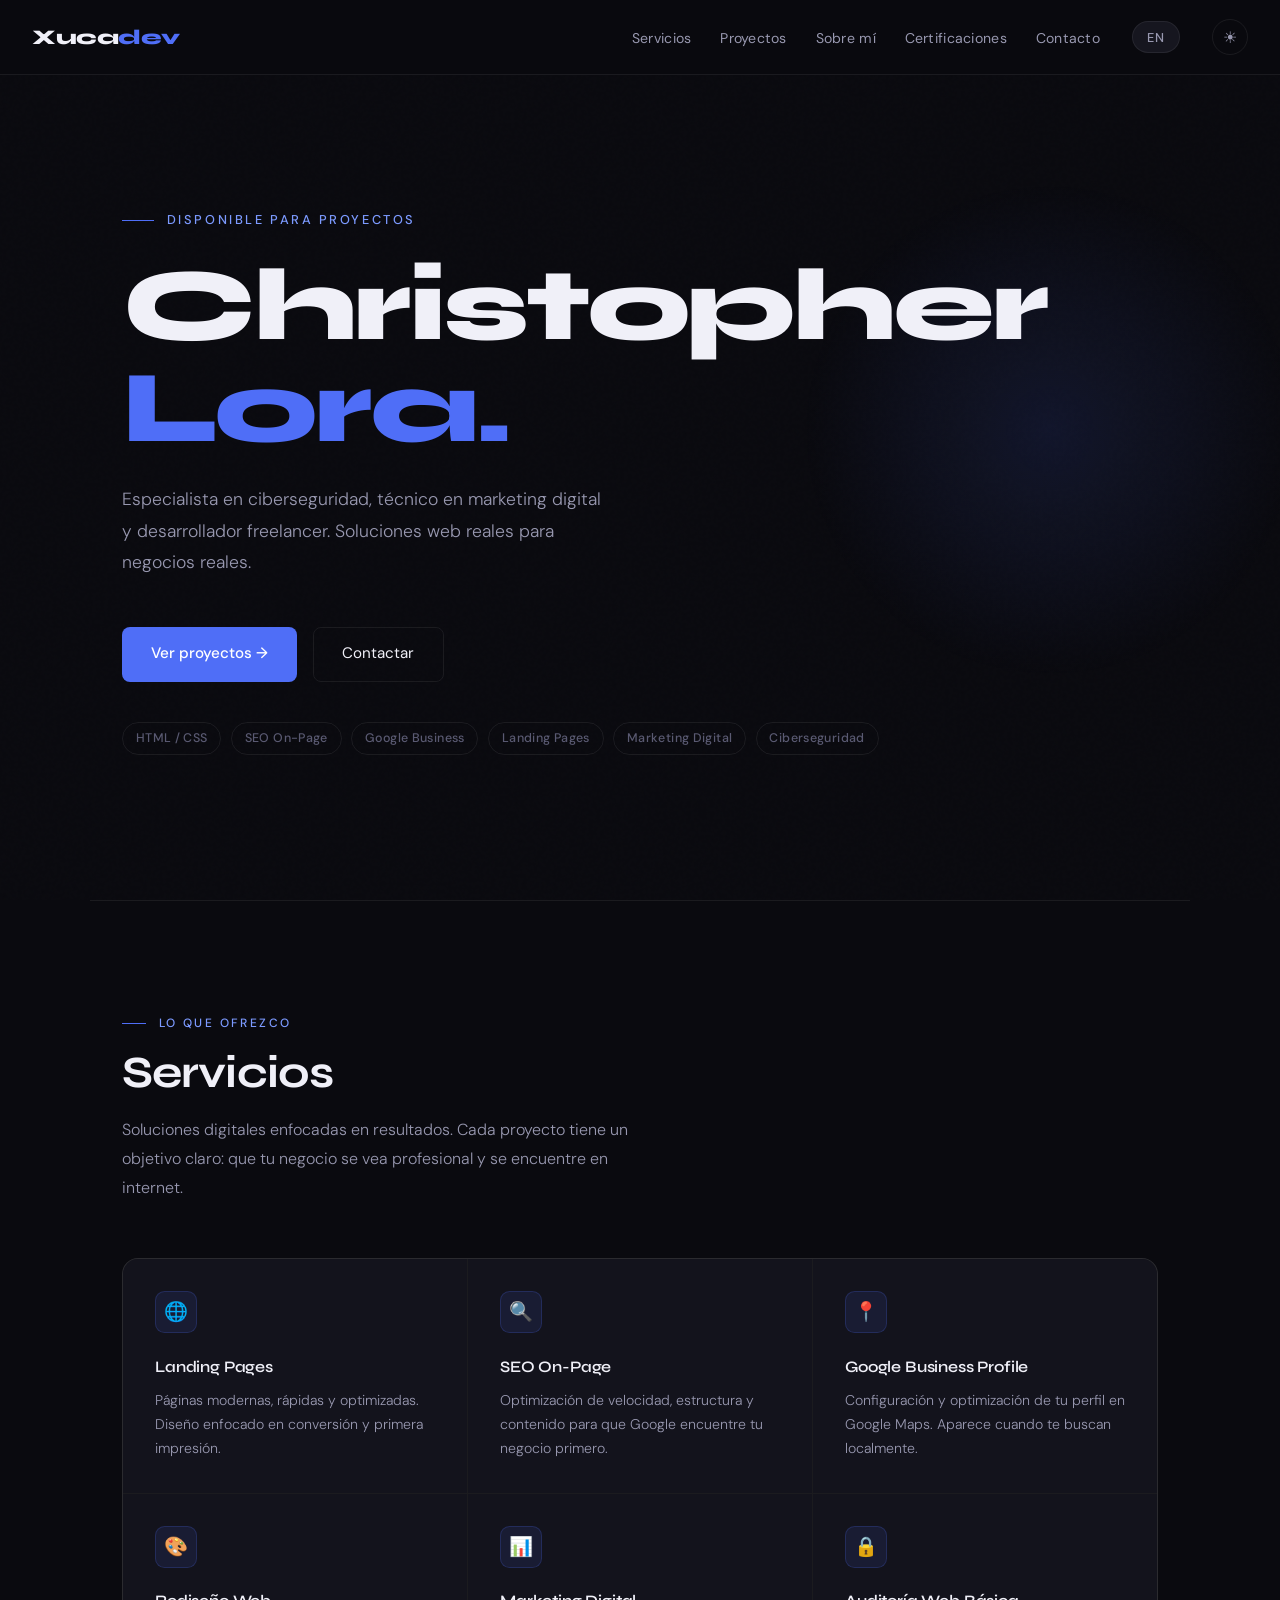
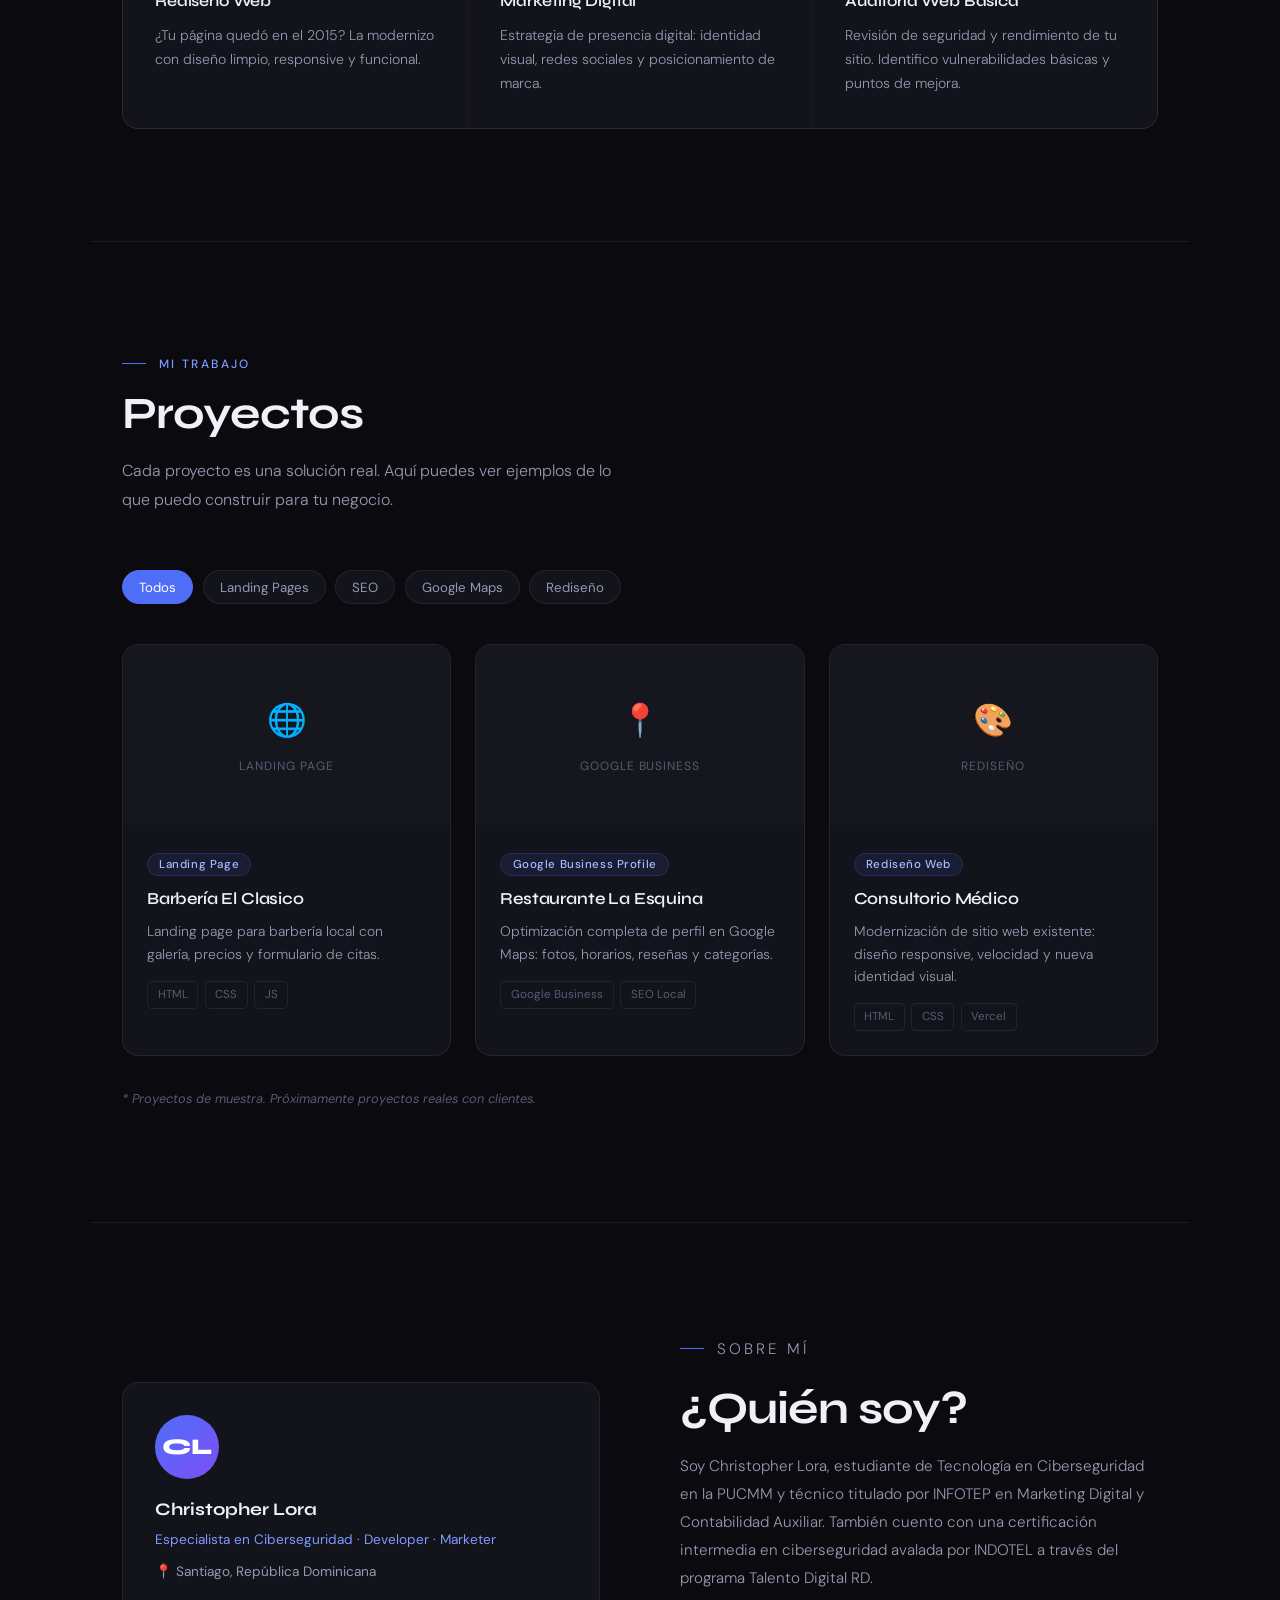
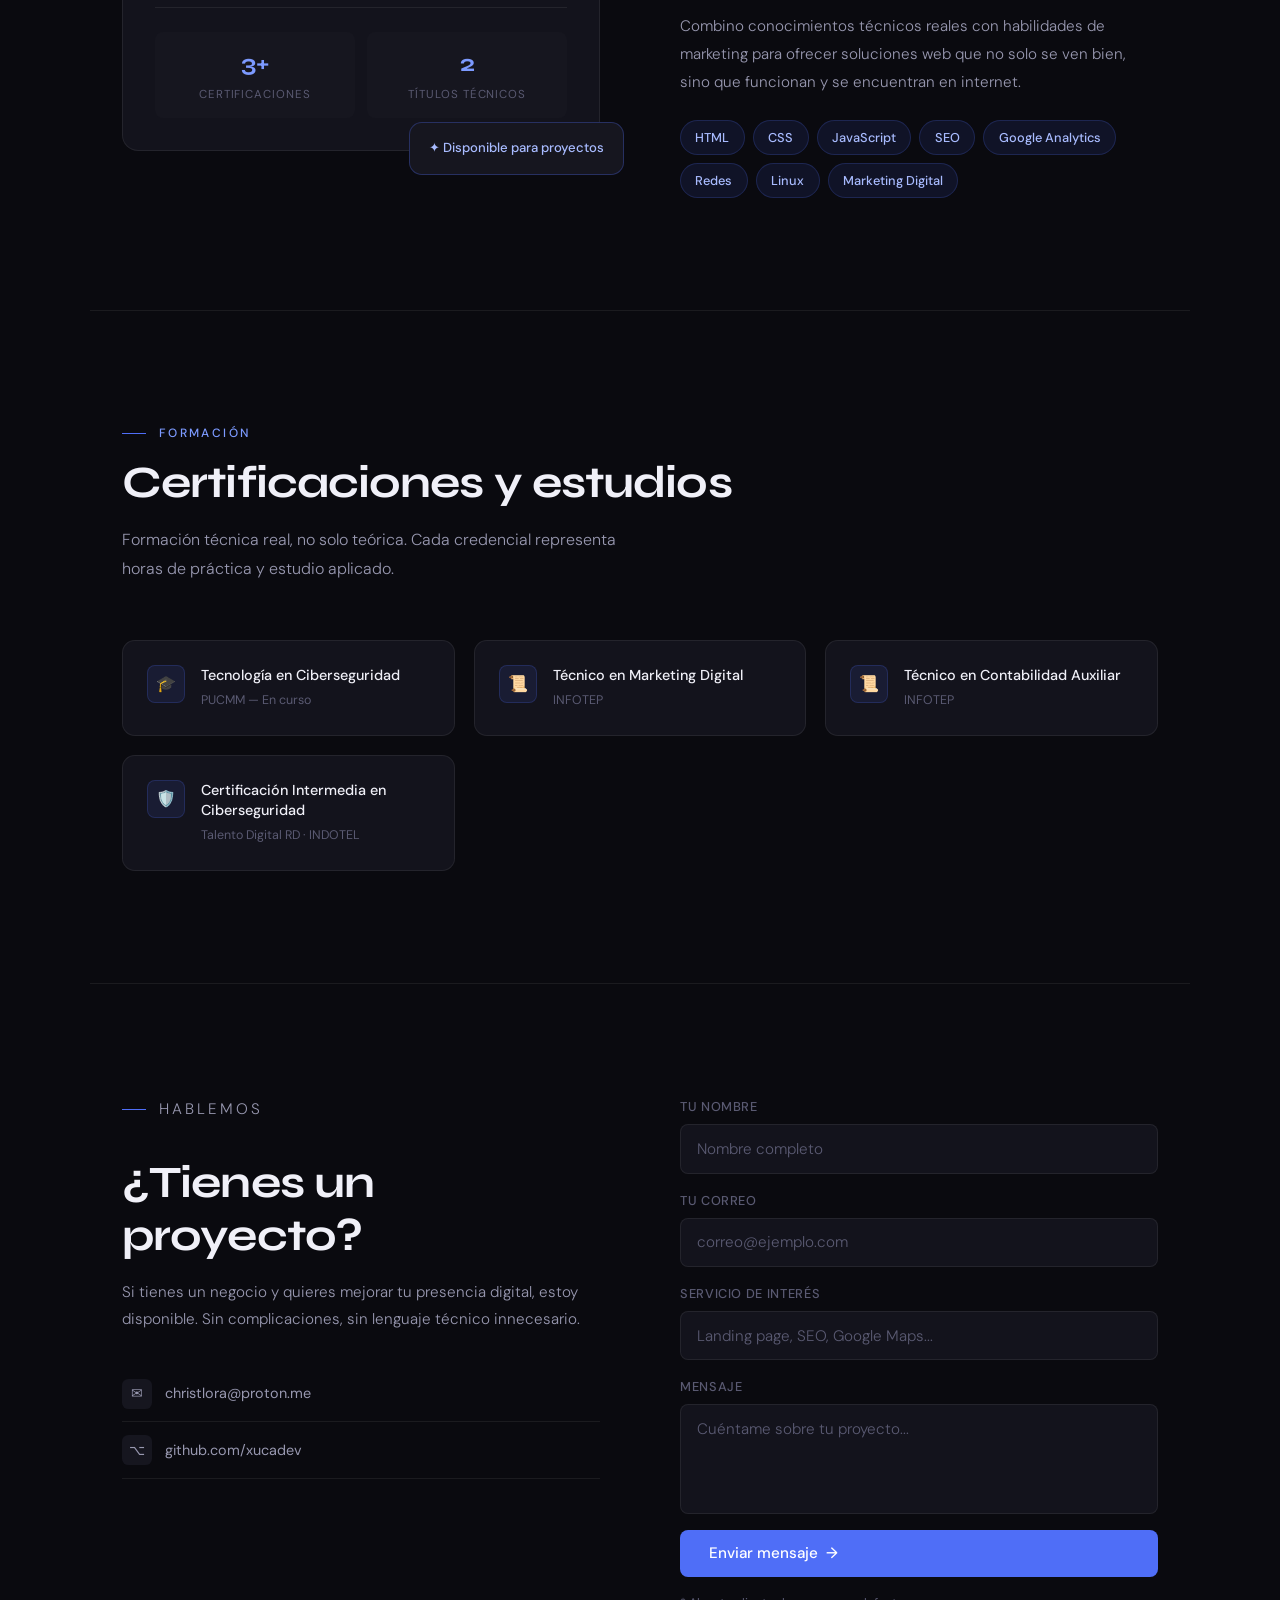
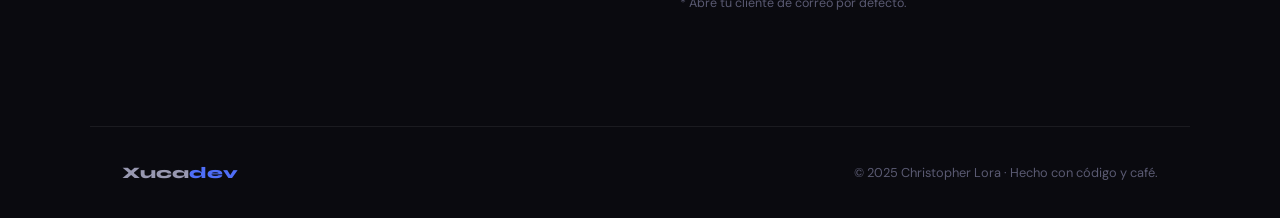
==== index.html @ 51262cd5 "Portfolio V1" ====
<!DOCTYPE html>
<html lang="es" data-theme="dark">
<head>
  <meta charset="UTF-8">
  <meta name="viewport" content="width=device-width, initial-scale=1.0">
  <meta name="description" content="Xucadev — Christopher Lora. Especialista en ciberseguridad, marketing digital y desarrollo web freelancer en Santiago, RD.">
  <title>Xucadev — Christopher Lora</title>
  <link rel="preconnect" href="https://fonts.googleapis.com">
  <link rel="preconnect" href="https://fonts.gstatic.com" crossorigin>
  <link href="https://fonts.googleapis.com/css2?family=Syne:wght@400;500;600;700;800&family=DM+Sans:ital,opsz,wght@0,9..40,300;0,9..40,400;0,9..40,500;1,9..40,300&display=swap" rel="stylesheet">
  <link rel="stylesheet" href="styles.css">
</head>
<body>

  <div class="noise" aria-hidden="true"></div>

  <!-- NAV -->
  <nav id="navbar">
    <a href="#inicio" class="nav-logo">Xuca<span>dev</span></a>
    <div class="nav-right">
      <ul class="nav-links">
        <li><a href="#servicios"  data-es="Servicios"       data-en="Services">Servicios</a></li>
        <li><a href="#proyectos"  data-es="Proyectos"       data-en="Projects">Proyectos</a></li>
        <li><a href="#sobre-mi"   data-es="Sobre mí"        data-en="About">Sobre mí</a></li>
        <li><a href="#certificaciones" data-es="Certificaciones" data-en="Certifications">Certificaciones</a></li>
        <li><a href="#contacto"   data-es="Contacto"        data-en="Contact">Contacto</a></li>
      </ul>
      <button class="lang-btn" id="langToggle" onclick="toggleLang()">EN</button>
      <button class="theme-btn" id="themeToggle" onclick="toggleTheme()" title="Toggle theme">☀</button>
    </div>
  </nav>

  <main>

    <!-- HERO -->
    <section class="hero" id="inicio">
      <div class="hero-glow" aria-hidden="true"></div>
      <p class="hero-eyebrow" data-es="Disponible para proyectos" data-en="Available for projects">Disponible para proyectos</p>
      <h1 class="hero-title">
        Christopher<br>
        <span class="hero-accent">Lora.</span>
      </h1>
      <p class="hero-subtitle" id="hero-sub">
        Especialista en ciberseguridad, técnico en marketing digital y desarrollador freelancer. Soluciones web reales para negocios reales.
      </p>
      <div class="hero-actions">
        <a href="#proyectos" class="btn-primary" id="btn-projects">Ver proyectos →</a>
        <a href="#contacto"  class="btn-secondary" id="btn-contact">Contactar</a>
      </div>
      <div class="hero-tags">
        <span class="tag">HTML / CSS</span>
        <span class="tag">SEO On-Page</span>
        <span class="tag">Google Business</span>
        <span class="tag">Landing Pages</span>
        <span class="tag">Marketing Digital</span>
        <span class="tag">Ciberseguridad</span>
      </div>
    </section>

    <hr class="divider">

    <!-- SERVICIOS -->
    <section id="servicios">
      <p class="section-label" data-es="Lo que ofrezco" data-en="What I offer">Lo que ofrezco</p>
      <h2 class="section-title" id="services-title">Servicios</h2>
      <p class="section-desc" id="services-desc">Soluciones digitales enfocadas en resultados. Cada proyecto tiene un objetivo claro: que tu negocio se vea profesional y se encuentre en internet.</p>

      <div class="services-grid">
        <div class="service-card">
          <div class="service-icon">🌐</div>
          <h3 class="service-title" data-es="Landing Pages" data-en="Landing Pages">Landing Pages</h3>
          <p class="service-desc" data-es="Páginas modernas, rápidas y optimizadas. Diseño enfocado en conversión y primera impresión." data-en="Modern, fast and optimized pages. Design focused on conversion and first impression.">Páginas modernas, rápidas y optimizadas. Diseño enfocado en conversión y primera impresión.</p>
        </div>
        <div class="service-card">
          <div class="service-icon">🔍</div>
          <h3 class="service-title" data-es="SEO On-Page" data-en="On-Page SEO">SEO On-Page</h3>
          <p class="service-desc" data-es="Optimización de velocidad, estructura y contenido para que Google encuentre tu negocio primero." data-en="Speed, structure and content optimization so Google finds your business first.">Optimización de velocidad, estructura y contenido para que Google encuentre tu negocio primero.</p>
        </div>
        <div class="service-card">
          <div class="service-icon">📍</div>
          <h3 class="service-title" data-es="Google Business Profile" data-en="Google Business Profile">Google Business Profile</h3>
          <p class="service-desc" data-es="Configuración y optimización de tu perfil en Google Maps. Aparece cuando te buscan localmente." data-en="Setup and optimization of your Google Maps profile. Show up when people search locally.">Configuración y optimización de tu perfil en Google Maps. Aparece cuando te buscan localmente.</p>
        </div>
        <div class="service-card">
          <div class="service-icon">🎨</div>
          <h3 class="service-title" data-es="Rediseño Web" data-en="Web Redesign">Rediseño Web</h3>
          <p class="service-desc" data-es="¿Tu página quedó en el 2015? La modernizo con diseño limpio, responsive y funcional." data-en="Is your website stuck in 2015? I'll modernize it with a clean, responsive and functional design.">¿Tu página quedó en el 2015? La modernizo con diseño limpio, responsive y funcional.</p>
        </div>
        <div class="service-card">
          <div class="service-icon">📊</div>
          <h3 class="service-title" data-es="Marketing Digital" data-en="Digital Marketing">Marketing Digital</h3>
          <p class="service-desc" data-es="Estrategia de presencia digital: identidad visual, redes sociales y posicionamiento de marca." data-en="Digital presence strategy: visual identity, social media and brand positioning.">Estrategia de presencia digital: identidad visual, redes sociales y posicionamiento de marca.</p>
        </div>
        <div class="service-card">
          <div class="service-icon">🔒</div>
          <h3 class="service-title" data-es="Auditoría Web Básica" data-en="Basic Web Audit">Auditoría Web Básica</h3>
          <p class="service-desc" data-es="Revisión de seguridad y rendimiento de tu sitio. Identifico vulnerabilidades básicas y puntos de mejora." data-en="Security and performance review of your site. I identify basic vulnerabilities and improvement points.">Revisión de seguridad y rendimiento de tu sitio. Identifico vulnerabilidades básicas y puntos de mejora.</p>
        </div>
      </div>
    </section>

    <hr class="divider">

    <!-- PROYECTOS -->
    <section id="proyectos">
      <p class="section-label" data-es="Mi trabajo" data-en="My work">Mi trabajo</p>
      <h2 class="section-title" id="projects-title">Proyectos</h2>
      <p class="section-desc" id="projects-desc">Cada proyecto es una solución real. Aquí puedes ver ejemplos de lo que puedo construir para tu negocio.</p>

      <div class="projects-filter" id="projects-filter">
        <button class="filter-btn active" data-filter="all"   data-es="Todos"          data-en="All">Todos</button>
        <button class="filter-btn"        data-filter="landing" data-es="Landing Pages" data-en="Landing Pages">Landing Pages</button>
        <button class="filter-btn"        data-filter="seo"   data-es="SEO"            data-en="SEO">SEO</button>
        <button class="filter-btn"        data-filter="gmb"   data-es="Google Maps"    data-en="Google Maps">Google Maps</button>
        <button class="filter-btn"        data-filter="redesign" data-es="Rediseño"    data-en="Redesign">Rediseño</button>
      </div>

      <div class="projects-grid" id="projectsGrid">

        <!-- Proyecto demo 1 -->
        <article class="project-card" data-category="landing">
          <div class="project-thumb">
            <div class="project-thumb-placeholder">
              <span class="thumb-icon">🌐</span>
              <span class="thumb-label">Landing Page</span>
            </div>
            <div class="project-overlay">
              <a href="#" class="project-link-btn" data-es="Ver demo" data-en="View demo">Ver demo</a>
            </div>
          </div>
          <div class="project-info">
            <div class="project-meta">
              <span class="project-category" data-es="Landing Page" data-en="Landing Page">Landing Page</span>
            </div>
            <h3 class="project-name" data-es="Barbería El Clasico" data-en="Barbería El Clasico">Barbería El Clasico</h3>
            <p class="project-desc" data-es="Landing page para barbería local con galería, precios y formulario de citas." data-en="Landing page for a local barbershop with gallery, pricing and booking form.">Landing page para barbería local con galería, precios y formulario de citas.</p>
            <div class="project-stack">
              <span class="stack-tag">HTML</span>
              <span class="stack-tag">CSS</span>
              <span class="stack-tag">JS</span>
            </div>
          </div>
        </article>

        <!-- Proyecto demo 2 -->
        <article class="project-card" data-category="gmb">
          <div class="project-thumb">
            <div class="project-thumb-placeholder">
              <span class="thumb-icon">📍</span>
              <span class="thumb-label">Google Business</span>
            </div>
            <div class="project-overlay">
              <a href="#" class="project-link-btn" data-es="Ver demo" data-en="View demo">Ver demo</a>
            </div>
          </div>
          <div class="project-info">
            <div class="project-meta">
              <span class="project-category" data-es="Google Business Profile" data-en="Google Business Profile">Google Business Profile</span>
            </div>
            <h3 class="project-name" data-es="Restaurante La Esquina" data-en="Restaurante La Esquina">Restaurante La Esquina</h3>
            <p class="project-desc" data-es="Optimización completa de perfil en Google Maps: fotos, horarios, reseñas y categorías." data-en="Full Google Maps profile optimization: photos, hours, reviews and categories.">Optimización completa de perfil en Google Maps: fotos, horarios, reseñas y categorías.</p>
            <div class="project-stack">
              <span class="stack-tag">Google Business</span>
              <span class="stack-tag">SEO Local</span>
            </div>
          </div>
        </article>

        <!-- Proyecto demo 3 -->
        <article class="project-card" data-category="redesign">
          <div class="project-thumb">
            <div class="project-thumb-placeholder">
              <span class="thumb-icon">🎨</span>
              <span class="thumb-label">Rediseño</span>
            </div>
            <div class="project-overlay">
              <a href="#" class="project-link-btn" data-es="Ver demo" data-en="View demo">Ver demo</a>
            </div>
          </div>
          <div class="project-info">
            <div class="project-meta">
              <span class="project-category" data-es="Rediseño Web" data-en="Web Redesign">Rediseño Web</span>
            </div>
            <h3 class="project-name" data-es="Consultorio Médico" data-en="Medical Office">Consultorio Médico</h3>
            <p class="project-desc" data-es="Modernización de sitio web existente: diseño responsive, velocidad y nueva identidad visual." data-en="Modernization of existing website: responsive design, speed and new visual identity.">Modernización de sitio web existente: diseño responsive, velocidad y nueva identidad visual.</p>
            <div class="project-stack">
              <span class="stack-tag">HTML</span>
              <span class="stack-tag">CSS</span>
              <span class="stack-tag">Vercel</span>
            </div>
          </div>
        </article>

      </div>

      <p class="projects-note" id="projects-note" data-es="* Proyectos de muestra. Próximamente proyectos reales con clientes." data-en="* Sample projects. Real client projects coming soon.">* Proyectos de muestra. Próximamente proyectos reales con clientes.</p>
    </section>

    <hr class="divider">

    <!-- SOBRE MÍ -->
    <section id="sobre-mi">
      <div class="about-grid">
        <div class="about-visual">
          <div class="about-card-main">
            <div class="about-avatar">CL</div>
            <p class="about-name">Christopher Lora</p>
            <p class="about-role" id="about-role">Especialista en Ciberseguridad · Developer · Marketer</p>
            <p class="about-location" id="about-location">📍 Santiago, República Dominicana</p>
            <div class="about-stats">
              <div class="stat-item">
                <div class="stat-num">3+</div>
                <div class="stat-label" data-es="Certificaciones" data-en="Certifications">Certificaciones</div>
              </div>
              <div class="stat-item">
                <div class="stat-num">2</div>
                <div class="stat-label" data-es="Títulos Técnicos" data-en="Tech Degrees">Títulos Técnicos</div>
              </div>
            </div>
          </div>
          <div class="about-floating" id="about-floating">✦ Disponible para proyectos</div>
        </div>

        <div class="about-text">
          <p class="section-label" data-es="Sobre mí" data-en="About me">Sobre mí</p>
          <h2 class="section-title" id="about-title">¿Quién soy?</h2>
          <p id="about-p1">Soy Christopher Lora, estudiante de Tecnología en Ciberseguridad en la PUCMM y técnico titulado por INFOTEP en Marketing Digital y Contabilidad Auxiliar. También cuento con una certificación intermedia en ciberseguridad avalada por INDOTEL a través del programa Talento Digital RD.</p>
          <p id="about-p2">Combino conocimientos técnicos reales con habilidades de marketing para ofrecer soluciones web que no solo se ven bien, sino que funcionan y se encuentran en internet.</p>
          <div class="skills-list">
            <span class="skill-pill">HTML</span>
            <span class="skill-pill">CSS</span>
            <span class="skill-pill">JavaScript</span>
            <span class="skill-pill">SEO</span>
            <span class="skill-pill">Google Analytics</span>
            <span class="skill-pill">Redes</span>
            <span class="skill-pill">Linux</span>
            <span class="skill-pill">Marketing Digital</span>
          </div>
        </div>
      </div>
    </section>

    <hr class="divider">

    <!-- CERTIFICACIONES -->
    <section id="certificaciones">
      <p class="section-label" data-es="Formación" data-en="Education & Certs">Formación</p>
      <h2 class="section-title" id="certs-title">Certificaciones y estudios</h2>
      <p class="section-desc" id="certs-desc">Formación técnica real, no solo teórica. Cada credencial representa horas de práctica y estudio aplicado.</p>

      <div class="certs-grid">
        <div class="cert-card">
          <div class="cert-icon">🎓</div>
          <div>
            <p class="cert-name" data-es="Tecnología en Ciberseguridad" data-en="Cybersecurity Technology">Tecnología en Ciberseguridad</p>
            <p class="cert-issuer" data-es="PUCMM — En curso" data-en="PUCMM — In progress">PUCMM — En curso</p>
          </div>
        </div>
        <div class="cert-card">
          <div class="cert-icon">📜</div>
          <div>
            <p class="cert-name" data-es="Técnico en Marketing Digital" data-en="Digital Marketing Technician">Técnico en Marketing Digital</p>
            <p class="cert-issuer">INFOTEP</p>
          </div>
        </div>
        <div class="cert-card">
          <div class="cert-icon">📜</div>
          <div>
            <p class="cert-name" data-es="Técnico en Contabilidad Auxiliar" data-en="Auxiliary Accounting Technician">Técnico en Contabilidad Auxiliar</p>
            <p class="cert-issuer">INFOTEP</p>
          </div>
        </div>
        <div class="cert-card">
          <div class="cert-icon">🛡️</div>
          <div>
            <p class="cert-name" data-es="Certificación Intermedia en Ciberseguridad" data-en="Intermediate Cybersecurity Certification">Certificación Intermedia en Ciberseguridad</p>
            <p class="cert-issuer">Talento Digital RD · INDOTEL</p>
          </div>
        </div>
      </div>
    </section>

    <hr class="divider">

    <!-- CONTACTO -->
    <section id="contacto">
      <div class="contact-wrapper">
        <div class="contact-info">
          <p class="section-label" data-es="Hablemos" data-en="Let's talk">Hablemos</p>
          <h2 class="section-title" id="contact-title">¿Tienes un proyecto?</h2>
          <p id="contact-desc">Si tienes un negocio y quieres mejorar tu presencia digital, estoy disponible. Sin complicaciones, sin lenguaje técnico innecesario.</p>
          <a href="mailto:christlora@proton.me" class="contact-link">
            <span class="contact-link-icon">✉</span>
            christlora@proton.me
          </a>
          <a href="https://github.com/xucadev" class="contact-link" target="_blank" rel="noopener">
            <span class="contact-link-icon">⌥</span>
            github.com/xucadev
          </a>
        </div>

        <form class="contact-form" id="contactForm" onsubmit="handleSend(event)">
          <div class="form-group">
            <label for="input-name" id="label-name" data-es="Tu nombre" data-en="Your name">Tu nombre</label>
            <input type="text" id="input-name" name="name" placeholder="Nombre completo" required>
          </div>
          <div class="form-group">
            <label for="input-email" id="label-email" data-es="Tu correo" data-en="Your email">Tu correo</label>
            <input type="email" id="input-email" name="email" placeholder="correo@ejemplo.com" required>
          </div>
          <div class="form-group">
            <label for="input-service" id="label-service" data-es="Servicio de interés" data-en="Service of interest">Servicio de interés</label>
            <input type="text" id="input-service" name="service" placeholder="Landing page, SEO, Google Maps...">
          </div>
          <div class="form-group">
            <label for="input-msg" id="label-msg" data-es="Mensaje" data-en="Message">Mensaje</label>
            <textarea id="input-msg" name="message" rows="4" placeholder="Cuéntame sobre tu proyecto..." required></textarea>
          </div>
          <button type="submit" class="btn-primary">
            <span id="btn-send-text">Enviar mensaje</span> →
          </button>
          <p class="form-note" id="form-note" data-es="* Abre tu cliente de correo por defecto." data-en="* Opens your default email client.">* Abre tu cliente de correo por defecto.</p>
        </form>
      </div>
    </section>

  </main>

  <hr class="divider">

  <footer>
    <a href="#inicio" class="footer-logo">Xuca<span>dev</span></a>
    <p class="footer-copy" id="footer-copy" data-es="© 2025 Christopher Lora · Hecho con código y café." data-en="© 2025 Christopher Lora · Built with code and coffee.">© 2025 Christopher Lora · Hecho con código y café.</p>
  </footer>

  <script src="main.js"></script>
</body>
</html>
---- styles.css ----
/* --- Variables --- */
:root {
  --bg:        #0a0a0f;
  --bg2:       #111118;
  --bg3:       #16161f;
  --card-bg:   #13131c;
  --accent:    #4f6ef7;
  --accent2:   #7c9aff;
  --accent3:   #a8bbff;
  --text:      #f0f0f8;
  --text2:     #9898b0;
  --text3:     #5a5a72;
  --border:    rgba(255,255,255,0.07);
  --border2:   rgba(79,110,247,0.3);
}

[data-theme="light"] {
  --bg:        #f5f5fa;
  --bg2:       #eeeef6;
  --bg3:       #e6e6f0;
  --card-bg:   #ffffff;
  --accent:    #3352e0;
  --accent2:   #4f6ef7;
  --accent3:   #2a42c2;
  --text:      #0d0d1a;
  --text2:     #4a4a6a;
  --text3:     #9898b0;
  --border:    rgba(0,0,0,0.08);
  --border2:   rgba(53,82,224,0.25);
}

/* --- Reset --- */
*, *::before, *::after { margin: 0; padding: 0; box-sizing: border-box; }
html { scroll-behavior: smooth; }

body {
  font-family: 'DM Sans', sans-serif;
  background: var(--bg);
  color: var(--text);
  font-size: 16px;
  line-height: 1.7;
  transition: background 0.3s, color 0.3s;
  overflow-x: hidden;
}

/* --- Noise overlay --- */
.noise {
  position: fixed;
  inset: 0;
  background-image: url("data:image/svg+xml,%3Csvg viewBox='0 0 256 256' xmlns='http://www.w3.org/2000/svg'%3E%3Cfilter id='noise'%3E%3CfeTurbulence type='fractalNoise' baseFrequency='0.9' numOctaves='4' stitchTiles='stitch'/%3E%3C/filter%3E%3Crect width='100%25' height='100%25' filter='url(%23noise)' opacity='0.03'/%3E%3C/svg%3E");
  pointer-events: none;
  z-index: 0;
  opacity: 0.4;
}

/*NAVIGATION*/
nav {
  position: fixed;
  top: 0; left: 0; right: 0;
  z-index: 100;
  padding: 1.2rem 2rem;
  display: flex;
  align-items: center;
  justify-content: space-between;
  background: rgba(10,10,15,0.85);
  backdrop-filter: blur(20px);
  border-bottom: 1px solid var(--border);
  transition: background 0.3s;
}

[data-theme="light"] nav {
  background: rgba(245,245,250,0.85);
}

.nav-logo {
  font-family: 'Syne', sans-serif;
  font-weight: 800;
  font-size: 1.3rem;
  color: var(--text);
  text-decoration: none;
  letter-spacing: -0.02em;
}

.nav-logo span { color: var(--accent); }

.nav-right {
  display: flex;
  align-items: center;
  gap: 2rem;
}

.nav-links {
  display: flex;
  gap: 1.8rem;
  list-style: none;
}

.nav-links a {
  font-size: 0.88rem;
  color: var(--text2);
  text-decoration: none;
  font-weight: 400;
  letter-spacing: 0.02em;
  transition: color 0.2s;
}

.nav-links a:hover { color: var(--text); }

.lang-btn {
  background: var(--bg3);
  border: 1px solid var(--border);
  color: var(--text2);
  font-family: 'DM Sans', sans-serif;
  font-size: 0.8rem;
  font-weight: 500;
  padding: 0.4rem 0.9rem;
  border-radius: 2rem;
  cursor: pointer;
  transition: all 0.2s;
  letter-spacing: 0.05em;
}

.lang-btn:hover {
  border-color: var(--accent);
  color: var(--accent2);
}

.theme-btn {
  background: none;
  border: 1px solid var(--border);
  color: var(--text2);
  font-size: 1rem;
  width: 36px; height: 36px;
  border-radius: 50%;
  cursor: pointer;
  display: flex; align-items: center; justify-content: center;
  transition: all 0.2s;
}

.theme-btn:hover {
  border-color: var(--accent);
  color: var(--accent2);
}

/*LAYOUT */
main { position: relative; z-index: 1; }

section {
  padding: 7rem 2rem;
  max-width: 1100px;
  margin: 0 auto;
}

.divider {
  border: none;
  border-top: 1px solid var(--border);
  max-width: 1100px;
  margin: 0 auto;
}

/* BUTTONS*/
.btn-primary {
  display: inline-flex;
  align-items: center;
  gap: 0.5rem;
  background: var(--accent);
  color: #fff;
  text-decoration: none;
  font-family: 'DM Sans', sans-serif;
  font-weight: 500;
  font-size: 0.95rem;
  padding: 0.85rem 1.8rem;
  border-radius: 0.5rem;
  border: none;
  cursor: pointer;
  transition: all 0.25s;
}

.btn-primary:hover {
  background: var(--accent2);
  transform: translateY(-2px);
}

.btn-secondary {
  display: inline-flex;
  align-items: center;
  gap: 0.5rem;
  background: transparent;
  color: var(--text);
  text-decoration: none;
  font-family: 'DM Sans', sans-serif;
  font-weight: 400;
  font-size: 0.95rem;
  padding: 0.85rem 1.8rem;
  border-radius: 0.5rem;
  border: 1px solid var(--border);
  transition: all 0.25s;
}

.btn-secondary:hover {
  border-color: var(--accent);
  color: var(--accent2);
  transform: translateY(-2px);
}

/* SECTION SHARED ELEMENTS */
.section-label {
  font-size: 0.75rem;
  letter-spacing: 0.2em;
  color: var(--accent2);
  font-weight: 500;
  text-transform: uppercase;
  margin-bottom: 0.8rem;
  display: flex;
  align-items: center;
  gap: 0.8rem;
}

.section-label::before {
  content: '';
  display: block;
  width: 1.5rem;
  height: 1px;
  background: var(--accent);
}

.section-title {
  font-family: 'Syne', sans-serif;
  font-size: clamp(1.8rem, 4vw, 2.8rem);
  font-weight: 700;
  letter-spacing: -0.02em;
  color: var(--text);
  margin-bottom: 1rem;
  line-height: 1.2;
}

.section-desc {
  color: var(--text2);
  font-size: 1rem;
  max-width: 520px;
  margin-bottom: 3.5rem;
  font-weight: 300;
  line-height: 1.8;
}

/* HERO*/
.hero {
  min-height: 100vh;
  display: flex;
  flex-direction: column;
  justify-content: center;
  padding-top: 8rem;
  padding-bottom: 4rem;
  position: relative;
}

.hero-glow {
  position: absolute;
  top: 20%; right: -10%;
  width: 500px; height: 500px;
  background: radial-gradient(circle, rgba(79,110,247,0.12) 0%, transparent 70%);
  pointer-events: none;
  border-radius: 50%;
}

.hero-eyebrow {
  font-size: 0.8rem;
  letter-spacing: 0.2em;
  color: var(--accent2);
  font-weight: 500;
  margin-bottom: 1.5rem;
  text-transform: uppercase;
  display: flex;
  align-items: center;
  gap: 0.8rem;
  animation: fadeInUp 0.6s ease both;
}

.hero-eyebrow::before {
  content: '';
  display: block;
  width: 2rem; height: 1px;
  background: var(--accent);
}

.hero-title {
  font-family: 'Syne', sans-serif;
  font-size: clamp(3rem, 8vw, 6.5rem);
  font-weight: 800;
  line-height: 1.0;
  letter-spacing: -0.03em;
  color: var(--text);
  margin-bottom: 1.5rem;
  animation: fadeInUp 0.6s ease 0.1s both;
}

.hero-accent { color: var(--accent); }

.hero-subtitle {
  font-size: 1.1rem;
  color: var(--text2);
  max-width: 480px;
  margin-bottom: 3rem;
  font-weight: 300;
  line-height: 1.8;
  animation: fadeInUp 0.6s ease 0.2s both;
}

.hero-actions {
  display: flex;
  gap: 1rem;
  flex-wrap: wrap;
  animation: fadeInUp 0.6s ease 0.3s both;
}

.hero-tags {
  display: flex;
  gap: 0.6rem;
  flex-wrap: wrap;
  margin-top: 2.5rem;
  animation: fadeInUp 0.6s ease 0.4s both;
}

.tag {
  font-size: 0.78rem;
  font-weight: 500;
  color: var(--text3);
  border: 1px solid var(--border);
  padding: 0.3rem 0.8rem;
  border-radius: 2rem;
  letter-spacing: 0.03em;
  transition: all 0.2s;
}

.tag:hover {
  border-color: var(--border2);
  color: var(--accent3);
}

/* SERVICES*/
.services-grid {
  display: grid;
  grid-template-columns: repeat(auto-fill, minmax(300px, 1fr));
  gap: 1px;
  border: 1px solid var(--border);
  border-radius: 1rem;
  overflow: hidden;
  background: var(--border);
}

.service-card {
  background: var(--card-bg);
  padding: 2rem;
  transition: background 0.25s;
  position: relative;
  overflow: hidden;
}

.service-card::before {
  content: '';
  position: absolute;
  top: 0; left: 0;
  width: 3px; height: 0;
  background: var(--accent);
  transition: height 0.3s;
}

.service-card:hover { background: var(--bg3); }
.service-card:hover::before { height: 100%; }

.service-icon {
  width: 42px; height: 42px;
  border-radius: 0.6rem;
  background: rgba(79,110,247,0.1);
  border: 1px solid rgba(79,110,247,0.2);
  display: flex; align-items: center; justify-content: center;
  margin-bottom: 1.2rem;
  font-size: 1.2rem;
}

.service-card .service-title {
  font-family: 'Syne', sans-serif;
  font-size: 1rem;
  font-weight: 600;
  color: var(--text);
  margin-bottom: 0.6rem;
  letter-spacing: -0.01em;
}

.service-card .service-desc {
  font-size: 0.88rem;
  color: var(--text2);
  line-height: 1.7;
  font-weight: 300;
}

/* PROJECTS*/
.projects-filter {
  display: flex;
  gap: 0.6rem;
  flex-wrap: wrap;
  margin-bottom: 2.5rem;
}

.filter-btn {
  background: var(--card-bg);
  border: 1px solid var(--border);
  color: var(--text2);
  font-family: 'DM Sans', sans-serif;
  font-size: 0.83rem;
  font-weight: 400;
  padding: 0.45rem 1rem;
  border-radius: 2rem;
  cursor: pointer;
  transition: all 0.2s;
}

.filter-btn:hover,
.filter-btn.active {
  background: var(--accent);
  border-color: var(--accent);
  color: #fff;
}

.projects-grid {
  display: grid;
  grid-template-columns: repeat(auto-fill, minmax(320px, 1fr));
  gap: 1.5rem;
}

.project-card {
  background: var(--card-bg);
  border: 1px solid var(--border);
  border-radius: 1rem;
  overflow: hidden;
  transition: border-color 0.25s, transform 0.25s;
}

.project-card:hover {
  border-color: var(--border2);
  transform: translateY(-4px);
}

.project-card.hidden { display: none; }

.project-thumb {
  height: 180px;
  position: relative;
  overflow: hidden;
}

.project-thumb-placeholder {
  width: 100%; height: 100%;
  background: var(--bg3);
  display: flex;
  flex-direction: column;
  align-items: center;
  justify-content: center;
  gap: 0.5rem;
  transition: opacity 0.3s;
}

.thumb-icon { font-size: 2rem; }

.thumb-label {
  font-size: 0.75rem;
  color: var(--text3);
  letter-spacing: 0.08em;
  text-transform: uppercase;
}

.project-overlay {
  position: absolute;
  inset: 0;
  background: rgba(10,10,15,0.85);
  display: flex;
  align-items: center;
  justify-content: center;
  opacity: 0;
  transition: opacity 0.3s;
}

.project-card:hover .project-overlay { opacity: 1; }

.project-link-btn {
  background: var(--accent);
  color: #fff;
  text-decoration: none;
  font-size: 0.85rem;
  font-weight: 500;
  padding: 0.6rem 1.4rem;
  border-radius: 0.4rem;
  transition: background 0.2s;
}

.project-link-btn:hover { background: var(--accent2); }

.project-info { padding: 1.5rem; }

.project-meta { margin-bottom: 0.5rem; }

.project-category {
  font-size: 0.72rem;
  font-weight: 500;
  color: var(--accent3);
  background: rgba(79,110,247,0.1);
  border: 1px solid rgba(79,110,247,0.2);
  padding: 0.2rem 0.7rem;
  border-radius: 2rem;
  letter-spacing: 0.05em;
}

.project-name {
  font-family: 'Syne', sans-serif;
  font-size: 1.05rem;
  font-weight: 600;
  color: var(--text);
  margin: 0.6rem 0 0.4rem;
  letter-spacing: -0.01em;
}

.project-desc {
  font-size: 0.87rem;
  color: var(--text2);
  line-height: 1.6;
  font-weight: 300;
  margin-bottom: 1rem;
}

.project-stack {
  display: flex;
  gap: 0.4rem;
  flex-wrap: wrap;
}

.stack-tag {
  font-size: 0.72rem;
  color: var(--text3);
  border: 1px solid var(--border);
  padding: 0.2rem 0.6rem;
  border-radius: 0.3rem;
  font-weight: 400;
}

.projects-note {
  margin-top: 2rem;
  font-size: 0.8rem;
  color: var(--text3);
  font-style: italic;
}

/* ABOUT*/
.about-grid {
  display: grid;
  grid-template-columns: 1fr 1fr;
  gap: 5rem;
  align-items: center;
}

.about-visual { position: relative; }

.about-card-main {
  background: var(--card-bg);
  border: 1px solid var(--border);
  border-radius: 1rem;
  padding: 2rem;
  position: relative;
  z-index: 1;
}

.about-avatar {
  width: 64px; height: 64px;
  border-radius: 50%;
  background: linear-gradient(135deg, var(--accent), #7c4ef7);
  display: flex;
  align-items: center;
  justify-content: center;
  font-family: 'Syne', sans-serif;
  font-weight: 800;
  font-size: 1.4rem;
  color: #fff;
  margin-bottom: 1rem;
}

.about-name {
  font-family: 'Syne', sans-serif;
  font-size: 1.1rem;
  font-weight: 700;
  color: var(--text);
  margin-bottom: 0.2rem;
}

.about-role {
  font-size: 0.85rem;
  color: var(--accent2);
  margin-bottom: 0.5rem;
}

.about-location {
  font-size: 0.85rem;
  color: var(--text2);
}

.about-stats {
  display: grid;
  grid-template-columns: 1fr 1fr;
  gap: 0.8rem;
  margin-top: 1.5rem;
  padding-top: 1.5rem;
  border-top: 1px solid var(--border);
}

.stat-item {
  text-align: center;
  padding: 0.8rem;
  background: var(--bg3);
  border-radius: 0.5rem;
}

.stat-num {
  font-family: 'Syne', sans-serif;
  font-size: 1.5rem;
  font-weight: 700;
  color: var(--accent2);
}

.stat-label {
  font-size: 0.72rem;
  color: var(--text3);
  text-transform: uppercase;
  letter-spacing: 0.08em;
}

.about-floating {
  position: absolute;
  bottom: -1.5rem; right: -1.5rem;
  background: var(--bg3);
  border: 1px solid var(--border2);
  border-radius: 0.8rem;
  padding: 0.9rem 1.2rem;
  font-size: 0.82rem;
  color: var(--accent3);
  font-weight: 500;
  z-index: 2;
}

.about-text p {
  color: var(--text2);
  font-size: 0.95rem;
  line-height: 1.85;
  font-weight: 300;
  margin-bottom: 1.2rem;
}

.skills-list {
  display: flex;
  flex-wrap: wrap;
  gap: 0.5rem;
  margin-top: 1.5rem;
}

.skill-pill {
  font-size: 0.8rem;
  font-weight: 500;
  color: var(--accent3);
  background: rgba(79,110,247,0.1);
  border: 1px solid rgba(79,110,247,0.2);
  padding: 0.35rem 0.9rem;
  border-radius: 2rem;
}

/* CERTIFICATIONS */
.certs-grid {
  display: grid;
  grid-template-columns: repeat(auto-fill, minmax(280px, 1fr));
  gap: 1.2rem;
}

.cert-card {
  background: var(--card-bg);
  border: 1px solid var(--border);
  border-radius: 0.8rem;
  padding: 1.5rem;
  display: flex;
  gap: 1rem;
  align-items: flex-start;
  transition: border-color 0.25s, transform 0.25s;
}

.cert-card:hover {
  border-color: var(--border2);
  transform: translateY(-3px);
}

.cert-icon {
  width: 38px; height: 38px;
  border-radius: 0.5rem;
  background: rgba(79,110,247,0.1);
  border: 1px solid rgba(79,110,247,0.2);
  display: flex; align-items: center; justify-content: center;
  font-size: 1rem;
  flex-shrink: 0;
}

.cert-name {
  font-size: 0.9rem;
  font-weight: 500;
  color: var(--text);
  margin-bottom: 0.3rem;
  line-height: 1.4;
}

.cert-issuer {
  font-size: 0.78rem;
  color: var(--text3);
}

/* CONTACT*/
.contact-wrapper {
  display: grid;
  grid-template-columns: 1fr 1fr;
  gap: 5rem;
  align-items: start;
}

.contact-info p {
  color: var(--text2);
  font-size: 0.95rem;
  line-height: 1.8;
  font-weight: 300;
  margin-bottom: 2rem;
}

.contact-link {
  display: flex;
  align-items: center;
  gap: 0.8rem;
  color: var(--text2);
  text-decoration: none;
  font-size: 0.9rem;
  padding: 0.8rem 0;
  border-bottom: 1px solid var(--border);
  transition: color 0.2s;
}

.contact-link:hover { color: var(--accent2); }

.contact-link-icon {
  width: 30px; height: 30px;
  border-radius: 0.4rem;
  background: var(--bg3);
  display: flex; align-items: center; justify-content: center;
  font-size: 0.85rem;
}

.contact-form {
  display: flex;
  flex-direction: column;
  gap: 1rem;
}

.form-group {
  display: flex;
  flex-direction: column;
  gap: 0.4rem;
}

.form-group label {
  font-size: 0.8rem;
  color: var(--text3);
  font-weight: 500;
  letter-spacing: 0.05em;
  text-transform: uppercase;
}

.form-group input,
.form-group textarea {
  background: var(--card-bg);
  border: 1px solid var(--border);
  border-radius: 0.5rem;
  padding: 0.85rem 1rem;
  color: var(--text);
  font-family: 'DM Sans', sans-serif;
  font-size: 0.95rem;
  font-weight: 300;
  outline: none;
  transition: border-color 0.2s;
  resize: none;
}

.form-group input:focus,
.form-group textarea:focus { border-color: var(--accent); }

.form-group input::placeholder,
.form-group textarea::placeholder { color: var(--text3); }

.form-note {
  font-size: 0.78rem;
  color: var(--text3);
}

/* FOOTER */
footer {
  padding: 2rem;
  display: flex;
  align-items: center;
  justify-content: space-between;
  max-width: 1100px;
  margin: 0 auto;
}

.footer-logo {
  font-family: 'Syne', sans-serif;
  font-weight: 800;
  font-size: 1rem;
  color: var(--text2);
  text-decoration: none;
}

.footer-logo span { color: var(--accent); }

.footer-copy {
  font-size: 0.8rem;
  color: var(--text3);
}

/* ANIMATIONS */
@keyframes fadeInUp {
  from { opacity: 0; transform: translateY(30px); }
  to   { opacity: 1; transform: translateY(0); }
}

/* ESPONSIVE */
@media (max-width: 900px) {
  .about-grid     { grid-template-columns: 1fr; gap: 3rem; }
  .contact-wrapper { grid-template-columns: 1fr; gap: 3rem; }
  .about-floating { display: none; }
}

@media (max-width: 768px) {
  nav { padding: 1rem; }
  .nav-links { display: none; }
  section { padding: 4rem 1.2rem; }
  footer { flex-direction: column; gap: 1rem; text-align: center; }
  .hero { padding-top: 6rem; }
  .projects-grid { grid-template-columns: 1fr; }
}
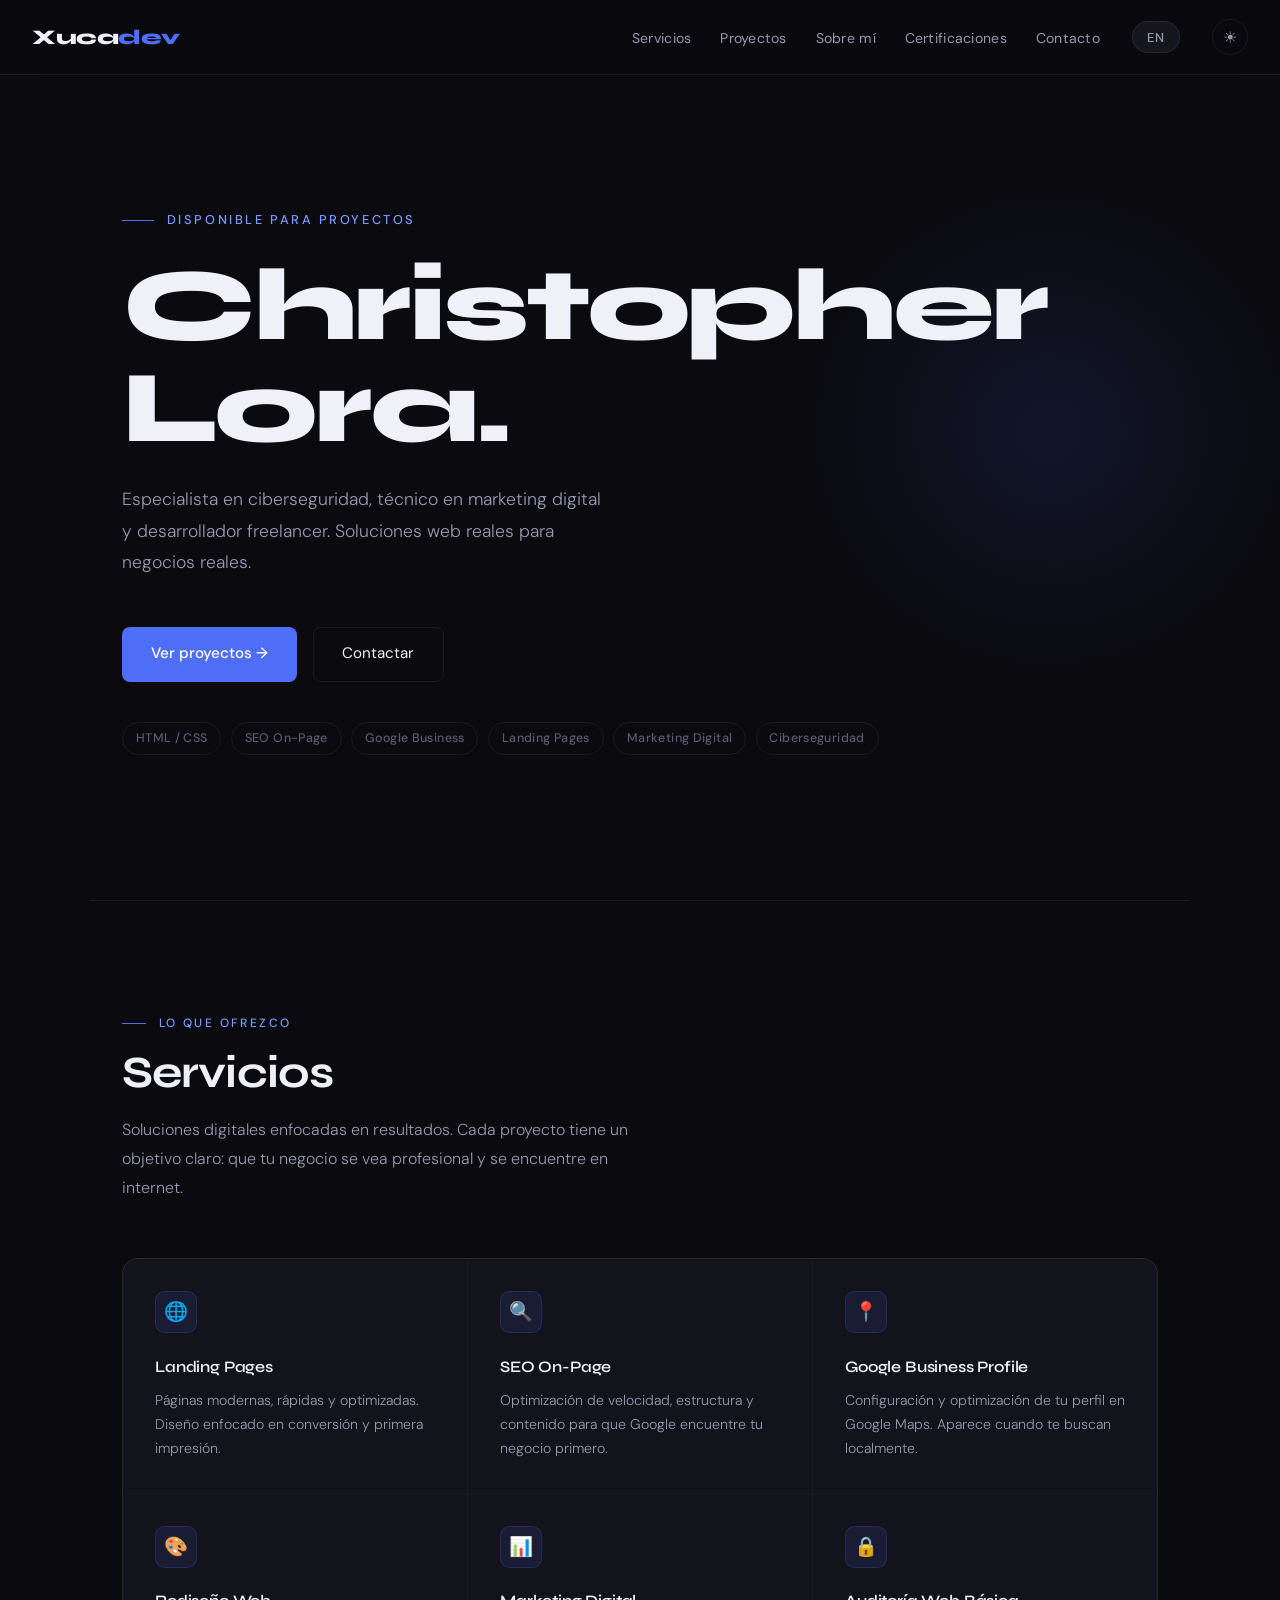
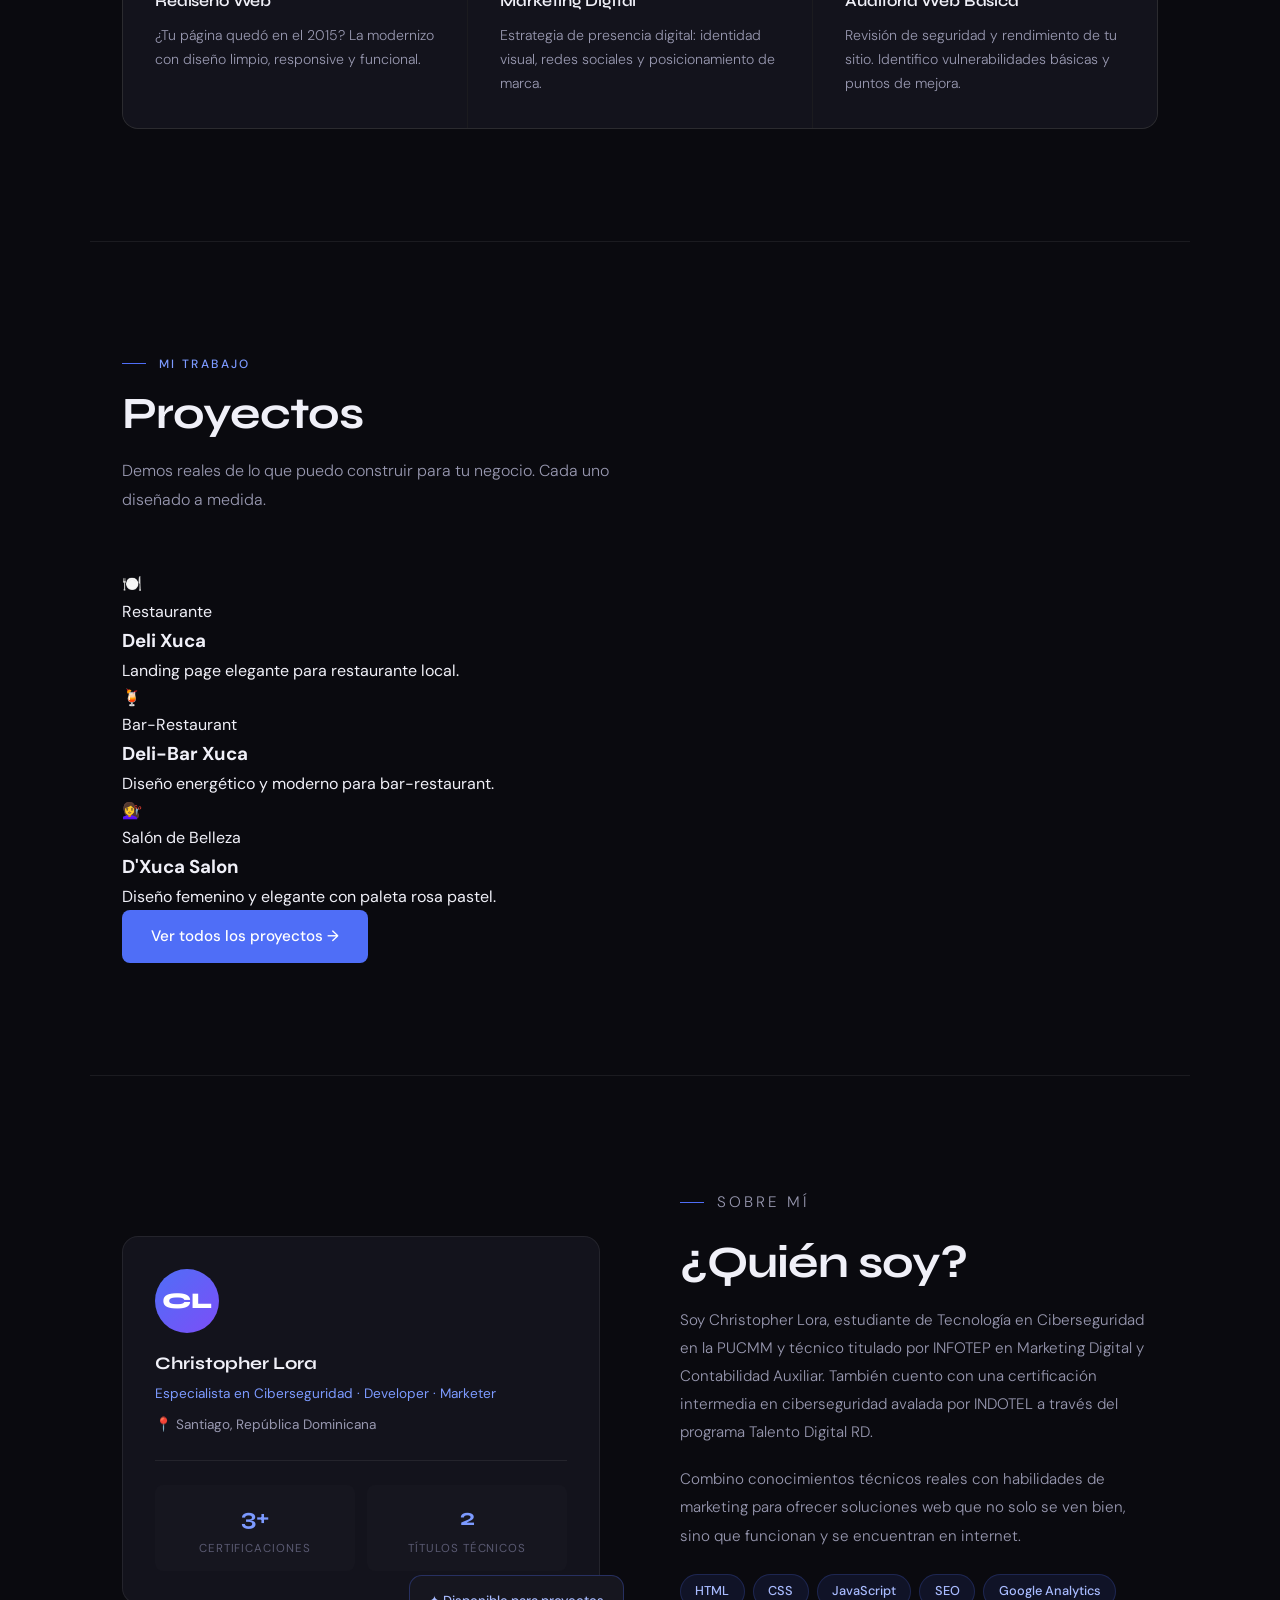
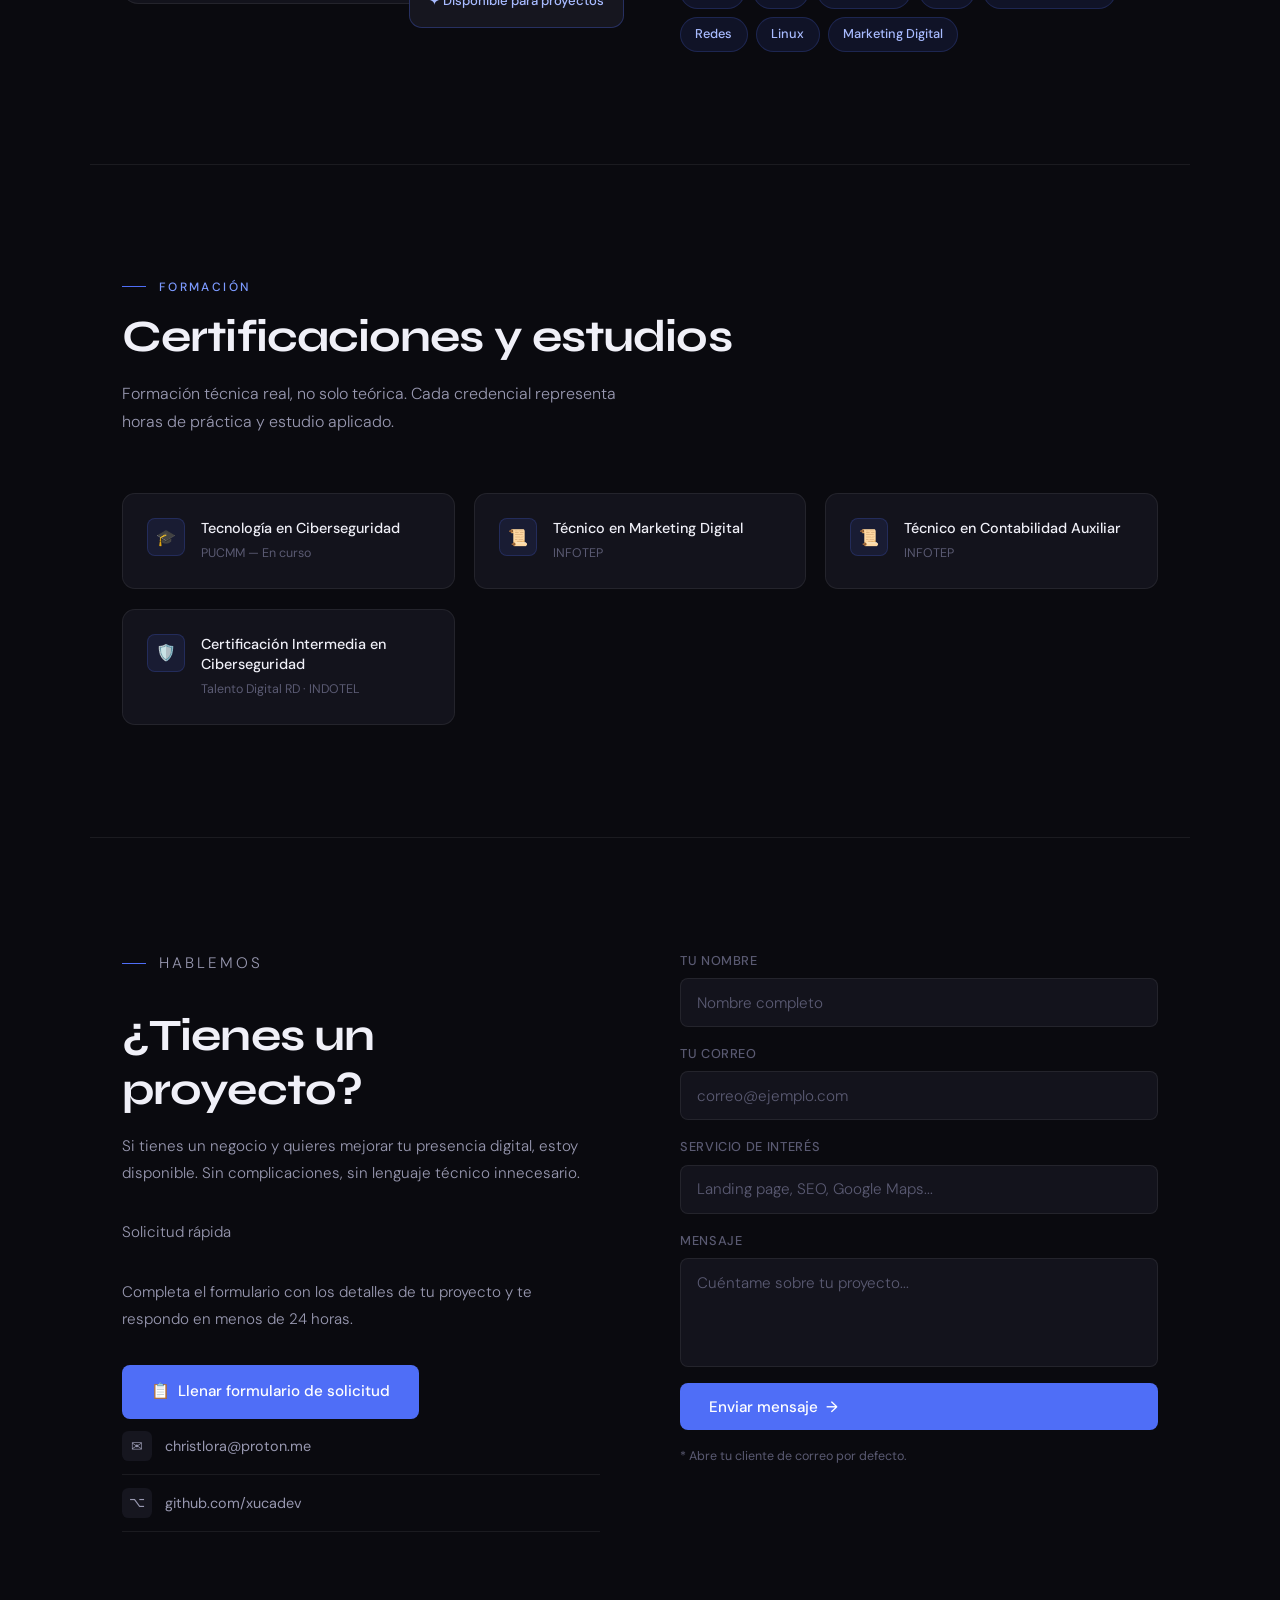
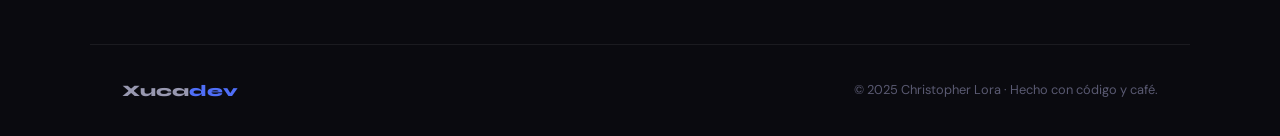
==== commit c4238a44: "Update HTML structure and content" ====
--- a/index.html
+++ b/index.html
@@ -3,27 +3,24 @@
 <head>
   <meta charset="UTF-8">
   <meta name="viewport" content="width=device-width, initial-scale=1.0">
-  <meta name="description" content="Xucadev — Christopher Lora. Especialista en ciberseguridad, marketing digital y desarrollo web freelancer en Santiago, RD.">
+  <meta name="description" content="Xucadev — Christopher Lora. Especialista en ciberseguridad, marketing digital y desarrollador web freelancer en Santiago, RD.">
   <title>Xucadev — Christopher Lora</title>
   <link rel="preconnect" href="https://fonts.googleapis.com">
   <link rel="preconnect" href="https://fonts.gstatic.com" crossorigin>
-  <link href="https://fonts.googleapis.com/css2?family=Syne:wght@400;500;600;700;800&family=DM+Sans:ital,opsz,wght@0,9..40,300;0,9..40,400;0,9..40,500;1,9..40,300&display=swap" rel="stylesheet">
+  <link href="https://fonts.googleapis.com/css2?family=Syne:wght@400;500;600;700;800&family=DM+Sans:wght@300;400;500&display=swap" rel="stylesheet">
   <link rel="stylesheet" href="styles.css">
 </head>
 <body>
 
-  <div class="noise" aria-hidden="true"></div>
-
-  <!-- NAV -->
   <nav id="navbar">
-    <a href="#inicio" class="nav-logo">Xuca<span>dev</span></a>
+    <a href="index.html" class="nav-logo">Xuca<span>dev</span></a>
     <div class="nav-right">
       <ul class="nav-links">
-        <li><a href="#servicios"  data-es="Servicios"       data-en="Services">Servicios</a></li>
-        <li><a href="#proyectos"  data-es="Proyectos"       data-en="Projects">Proyectos</a></li>
-        <li><a href="#sobre-mi"   data-es="Sobre mí"        data-en="About">Sobre mí</a></li>
+        <li><a href="#servicios"   data-es="Servicios"       data-en="Services">Servicios</a></li>
+        <li><a href="projects.html" data-es="Proyectos"      data-en="Projects">Proyectos</a></li>
+        <li><a href="#sobre-mi"    data-es="Sobre mí"        data-en="About">Sobre mí</a></li>
         <li><a href="#certificaciones" data-es="Certificaciones" data-en="Certifications">Certificaciones</a></li>
-        <li><a href="#contacto"   data-es="Contacto"        data-en="Contact">Contacto</a></li>
+        <li><a href="#contacto"    data-es="Contacto"        data-en="Contact">Contacto</a></li>
       </ul>
       <button class="lang-btn" id="langToggle" onclick="toggleLang()">EN</button>
       <button class="theme-btn" id="themeToggle" onclick="toggleTheme()" title="Toggle theme">☀</button>
@@ -34,18 +31,16 @@
 
     <!-- HERO -->
     <section class="hero" id="inicio">
-      <div class="hero-glow" aria-hidden="true"></div>
+      <div class="hero-glow"></div>
       <p class="hero-eyebrow" data-es="Disponible para proyectos" data-en="Available for projects">Disponible para proyectos</p>
       <h1 class="hero-title">
-        Christopher<br>
-        <span class="hero-accent">Lora.</span>
+        <span id="hero-line1">Christopher</span>
+        <span class="line2">Lora.</span>
       </h1>
-      <p class="hero-subtitle" id="hero-sub">
-        Especialista en ciberseguridad, técnico en marketing digital y desarrollador freelancer. Soluciones web reales para negocios reales.
-      </p>
+      <p class="hero-subtitle" id="hero-sub">Especialista en ciberseguridad, técnico en marketing digital y desarrollador freelancer. Soluciones web reales para negocios reales.</p>
       <div class="hero-actions">
-        <a href="#proyectos" class="btn-primary" id="btn-projects">Ver proyectos →</a>
-        <a href="#contacto"  class="btn-secondary" id="btn-contact">Contactar</a>
+        <a href="projects.html" class="btn-primary" id="btn-projects">Ver proyectos →</a>
+        <a href="#contacto" class="btn-secondary" id="btn-contact">Contactar</a>
       </div>
       <div class="hero-tags">
         <span class="tag">HTML / CSS</span>
@@ -64,7 +59,6 @@
       <p class="section-label" data-es="Lo que ofrezco" data-en="What I offer">Lo que ofrezco</p>
       <h2 class="section-title" id="services-title">Servicios</h2>
       <p class="section-desc" id="services-desc">Soluciones digitales enfocadas en resultados. Cada proyecto tiene un objetivo claro: que tu negocio se vea profesional y se encuentre en internet.</p>
-
       <div class="services-grid">
         <div class="service-card">
           <div class="service-icon">🌐</div>
@@ -94,106 +88,47 @@
         <div class="service-card">
           <div class="service-icon">🔒</div>
           <h3 class="service-title" data-es="Auditoría Web Básica" data-en="Basic Web Audit">Auditoría Web Básica</h3>
-          <p class="service-desc" data-es="Revisión de seguridad y rendimiento de tu sitio. Identifico vulnerabilidades básicas y puntos de mejora." data-en="Security and performance review of your site. I identify basic vulnerabilities and improvement points.">Revisión de seguridad y rendimiento de tu sitio. Identifico vulnerabilidades básicas y puntos de mejora.</p>
-        </div>
-      </div>
-    </section>
-
-    <hr class="divider">
-
-    <!-- PROYECTOS -->
-    <section id="proyectos">
+          <p class="service-desc" data-es="Revisión de seguridad y rendimiento de tu sitio. Identifico vulnerabilidades básicas y puntos de mejora." data-en="Security and performance review of your website. I identify basic vulnerabilities and improvement points.">Revisión de seguridad y rendimiento de tu sitio. Identifico vulnerabilidades básicas y puntos de mejora.</p>
+        </div>
+      </div>
+    </section>
+
+    <hr class="divider">
+
+    <!-- PROYECTOS PREVIEW -->
+    <section id="proyectos-preview">
       <p class="section-label" data-es="Mi trabajo" data-en="My work">Mi trabajo</p>
       <h2 class="section-title" id="projects-title">Proyectos</h2>
-      <p class="section-desc" id="projects-desc">Cada proyecto es una solución real. Aquí puedes ver ejemplos de lo que puedo construir para tu negocio.</p>
-
-      <div class="projects-filter" id="projects-filter">
-        <button class="filter-btn active" data-filter="all"   data-es="Todos"          data-en="All">Todos</button>
-        <button class="filter-btn"        data-filter="landing" data-es="Landing Pages" data-en="Landing Pages">Landing Pages</button>
-        <button class="filter-btn"        data-filter="seo"   data-es="SEO"            data-en="SEO">SEO</button>
-        <button class="filter-btn"        data-filter="gmb"   data-es="Google Maps"    data-en="Google Maps">Google Maps</button>
-        <button class="filter-btn"        data-filter="redesign" data-es="Rediseño"    data-en="Redesign">Rediseño</button>
-      </div>
-
-      <div class="projects-grid" id="projectsGrid">
-
-        <!-- Proyecto demo 1 -->
-        <article class="project-card" data-category="landing">
-          <div class="project-thumb">
-            <div class="project-thumb-placeholder">
-              <span class="thumb-icon">🌐</span>
-              <span class="thumb-label">Landing Page</span>
-            </div>
-            <div class="project-overlay">
-              <a href="#" class="project-link-btn" data-es="Ver demo" data-en="View demo">Ver demo</a>
-            </div>
-          </div>
-          <div class="project-info">
-            <div class="project-meta">
-              <span class="project-category" data-es="Landing Page" data-en="Landing Page">Landing Page</span>
-            </div>
-            <h3 class="project-name" data-es="Barbería El Clasico" data-en="Barbería El Clasico">Barbería El Clasico</h3>
-            <p class="project-desc" data-es="Landing page para barbería local con galería, precios y formulario de citas." data-en="Landing page for a local barbershop with gallery, pricing and booking form.">Landing page para barbería local con galería, precios y formulario de citas.</p>
-            <div class="project-stack">
-              <span class="stack-tag">HTML</span>
-              <span class="stack-tag">CSS</span>
-              <span class="stack-tag">JS</span>
-            </div>
-          </div>
-        </article>
-
-        <!-- Proyecto demo 2 -->
-        <article class="project-card" data-category="gmb">
-          <div class="project-thumb">
-            <div class="project-thumb-placeholder">
-              <span class="thumb-icon">📍</span>
-              <span class="thumb-label">Google Business</span>
-            </div>
-            <div class="project-overlay">
-              <a href="#" class="project-link-btn" data-es="Ver demo" data-en="View demo">Ver demo</a>
-            </div>
-          </div>
-          <div class="project-info">
-            <div class="project-meta">
-              <span class="project-category" data-es="Google Business Profile" data-en="Google Business Profile">Google Business Profile</span>
-            </div>
-            <h3 class="project-name" data-es="Restaurante La Esquina" data-en="Restaurante La Esquina">Restaurante La Esquina</h3>
-            <p class="project-desc" data-es="Optimización completa de perfil en Google Maps: fotos, horarios, reseñas y categorías." data-en="Full Google Maps profile optimization: photos, hours, reviews and categories.">Optimización completa de perfil en Google Maps: fotos, horarios, reseñas y categorías.</p>
-            <div class="project-stack">
-              <span class="stack-tag">Google Business</span>
-              <span class="stack-tag">SEO Local</span>
-            </div>
-          </div>
-        </article>
-
-        <!-- Proyecto demo 3 -->
-        <article class="project-card" data-category="redesign">
-          <div class="project-thumb">
-            <div class="project-thumb-placeholder">
-              <span class="thumb-icon">🎨</span>
-              <span class="thumb-label">Rediseño</span>
-            </div>
-            <div class="project-overlay">
-              <a href="#" class="project-link-btn" data-es="Ver demo" data-en="View demo">Ver demo</a>
-            </div>
-          </div>
-          <div class="project-info">
-            <div class="project-meta">
-              <span class="project-category" data-es="Rediseño Web" data-en="Web Redesign">Rediseño Web</span>
-            </div>
-            <h3 class="project-name" data-es="Consultorio Médico" data-en="Medical Office">Consultorio Médico</h3>
-            <p class="project-desc" data-es="Modernización de sitio web existente: diseño responsive, velocidad y nueva identidad visual." data-en="Modernization of existing website: responsive design, speed and new visual identity.">Modernización de sitio web existente: diseño responsive, velocidad y nueva identidad visual.</p>
-            <div class="project-stack">
-              <span class="stack-tag">HTML</span>
-              <span class="stack-tag">CSS</span>
-              <span class="stack-tag">Vercel</span>
-            </div>
-          </div>
-        </article>
-
-      </div>
-
-      <p class="projects-note" id="projects-note" data-es="* Proyectos de muestra. Próximamente proyectos reales con clientes." data-en="* Sample projects. Real client projects coming soon.">* Proyectos de muestra. Próximamente proyectos reales con clientes.</p>
+      <p class="section-desc" id="projects-desc">Demos reales de lo que puedo construir para tu negocio. Cada uno diseñado a medida.</p>
+      <div class="projects-preview-grid">
+        <div class="pp-card">
+          <div class="pp-thumb"><span>🍽️</span></div>
+          <div class="pp-info">
+            <span class="pp-cat" data-es="Restaurante" data-en="Restaurant">Restaurante</span>
+            <h3>Deli Xuca</h3>
+            <p data-es="Landing page elegante para restaurante local." data-en="Elegant landing page for a local restaurant.">Landing page elegante para restaurante local.</p>
+          </div>
+        </div>
+        <div class="pp-card">
+          <div class="pp-thumb"><span>🍹</span></div>
+          <div class="pp-info">
+            <span class="pp-cat" data-es="Bar-Restaurant" data-en="Bar-Restaurant">Bar-Restaurant</span>
+            <h3>Deli-Bar Xuca</h3>
+            <p data-es="Diseño energético y moderno para bar-restaurant." data-en="Energetic modern design for a bar-restaurant.">Diseño energético y moderno para bar-restaurant.</p>
+          </div>
+        </div>
+        <div class="pp-card">
+          <div class="pp-thumb"><span>💇‍♀️</span></div>
+          <div class="pp-info">
+            <span class="pp-cat" data-es="Salón de Belleza" data-en="Beauty Salon">Salón de Belleza</span>
+            <h3>D'Xuca Salon</h3>
+            <p data-es="Diseño femenino y elegante con paleta rosa pastel." data-en="Feminine and elegant design with a pastel pink palette.">Diseño femenino y elegante con paleta rosa pastel.</p>
+          </div>
+        </div>
+      </div>
+      <div class="pp-cta">
+        <a href="projects.html" class="btn-primary" id="btn-all-projects" data-es="Ver todos los proyectos →" data-en="View all projects →">Ver todos los proyectos →</a>
+      </div>
     </section>
 
     <hr class="divider">
@@ -220,7 +155,6 @@
           </div>
           <div class="about-floating" id="about-floating">✦ Disponible para proyectos</div>
         </div>
-
         <div class="about-text">
           <p class="section-label" data-es="Sobre mí" data-en="About me">Sobre mí</p>
           <h2 class="section-title" id="about-title">¿Quién soy?</h2>
@@ -247,13 +181,12 @@
       <p class="section-label" data-es="Formación" data-en="Education & Certs">Formación</p>
       <h2 class="section-title" id="certs-title">Certificaciones y estudios</h2>
       <p class="section-desc" id="certs-desc">Formación técnica real, no solo teórica. Cada credencial representa horas de práctica y estudio aplicado.</p>
-
       <div class="certs-grid">
         <div class="cert-card">
           <div class="cert-icon">🎓</div>
           <div>
             <p class="cert-name" data-es="Tecnología en Ciberseguridad" data-en="Cybersecurity Technology">Tecnología en Ciberseguridad</p>
-            <p class="cert-issuer" data-es="PUCMM — En curso" data-en="PUCMM — In progress">PUCMM — En curso</p>
+            <p class="cert-issuer">PUCMM — En curso</p>
           </div>
         </div>
         <div class="cert-card">
@@ -289,16 +222,26 @@
           <p class="section-label" data-es="Hablemos" data-en="Let's talk">Hablemos</p>
           <h2 class="section-title" id="contact-title">¿Tienes un proyecto?</h2>
           <p id="contact-desc">Si tienes un negocio y quieres mejorar tu presencia digital, estoy disponible. Sin complicaciones, sin lenguaje técnico innecesario.</p>
+
+          <!-- FORM LINK DESTACADO -->
+          <div class="form-cta-box">
+            <p class="form-cta-label" data-es="Solicitud rápida" data-en="Quick request">Solicitud rápida</p>
+            <p class="form-cta-desc" id="form-cta-desc" data-es="Completa el formulario con los detalles de tu proyecto y te respondo en menos de 24 horas." data-en="Fill out the form with your project details and I'll respond within 24 hours.">Completa el formulario con los detalles de tu proyecto y te respondo en menos de 24 horas.</p>
+            <a href="https://forms.gle/sHBFbMPXAibnXnLZ8" target="_blank" rel="noopener" class="btn-primary form-btn" id="btn-form">
+              <span>📋</span>
+              <span id="btn-form-text" data-es="Llenar formulario de solicitud" data-en="Fill out request form">Llenar formulario de solicitud</span>
+            </a>
+          </div>
+
           <a href="mailto:christlora@proton.me" class="contact-link">
             <span class="contact-link-icon">✉</span>
             christlora@proton.me
           </a>
-          <a href="https://github.com/xucadev" class="contact-link" target="_blank" rel="noopener">
+          <a href="https://github.com/xucadev" target="_blank" rel="noopener" class="contact-link">
             <span class="contact-link-icon">⌥</span>
             github.com/xucadev
           </a>
         </div>
-
         <form class="contact-form" id="contactForm" onsubmit="handleSend(event)">
           <div class="form-group">
             <label for="input-name" id="label-name" data-es="Tu nombre" data-en="Your name">Tu nombre</label>
@@ -329,8 +272,8 @@
   <hr class="divider">
 
   <footer>
-    <a href="#inicio" class="footer-logo">Xuca<span>dev</span></a>
-    <p class="footer-copy" id="footer-copy" data-es="© 2025 Christopher Lora · Hecho con código y café." data-en="© 2025 Christopher Lora · Built with code and coffee.">© 2025 Christopher Lora · Hecho con código y café.</p>
+    <a href="index.html" class="footer-logo">Xuca<span>dev</span></a>
+    <p class="footer-copy" id="footer-copy">© 2025 Christopher Lora · Hecho con código y café.</p>
   </footer>
 
   <script src="main.js"></script>
